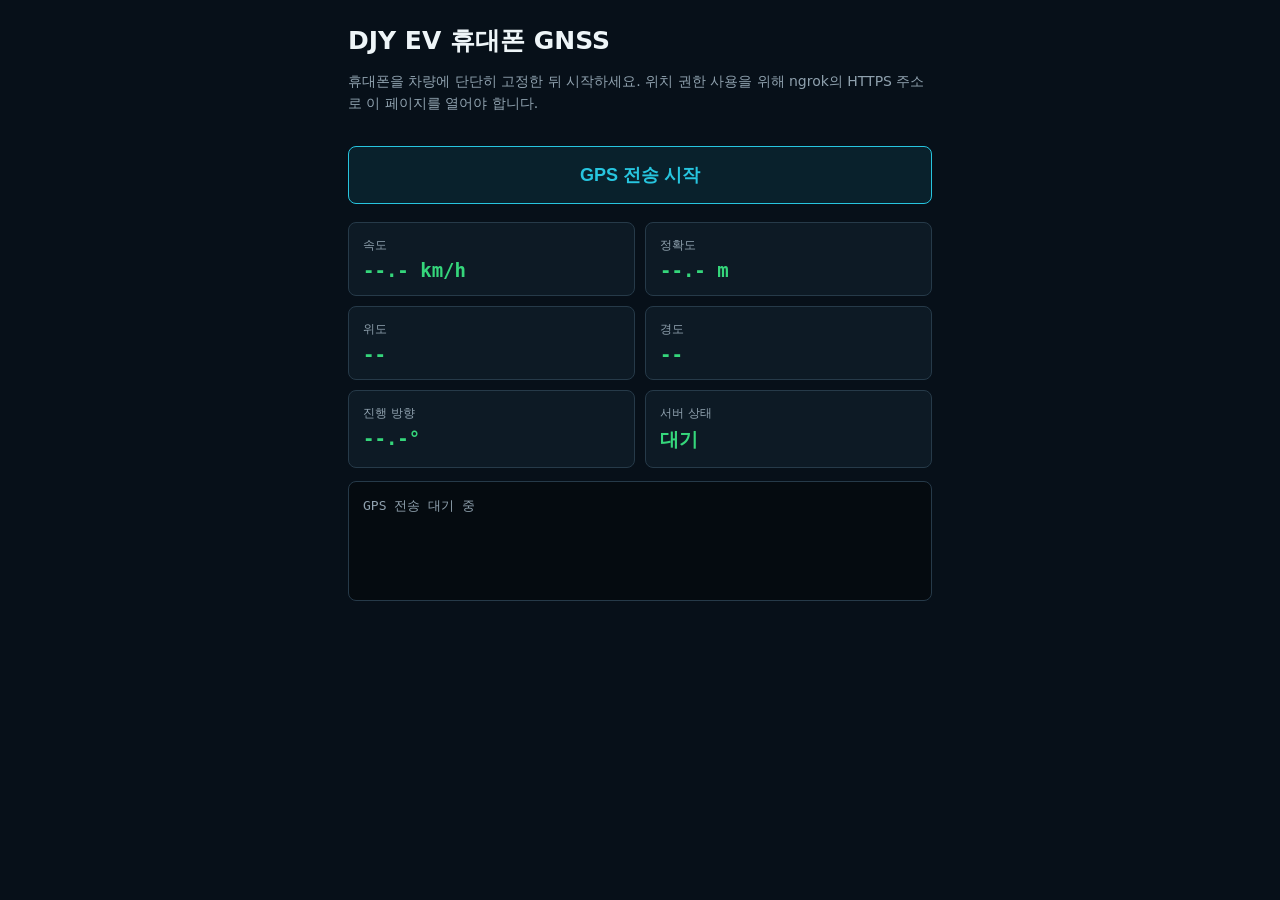
==== web/phone/index.html @ d6c24d21 "Integrate vehicle telemetry, firmware packages and timing diagnostics" ====
<!doctype html>
<html lang="ko">
<head>
  <meta charset="utf-8">
  <meta name="viewport" content="width=device-width,initial-scale=1,viewport-fit=cover">
  <title>DJY EV 휴대폰 GNSS</title>
  <style>
    :root { color-scheme: dark; --bg:#071019; --panel:#0d1a25; --line:#263a49; --cyan:#27c5df; --green:#35d67b; --red:#ff5964; --muted:#8fa1ae; }
    * { box-sizing:border-box; }
    body { margin:0; background:var(--bg); color:#eef5f8; font-family:system-ui,-apple-system,"Noto Sans KR",sans-serif; }
    main { max-width:620px; margin:auto; padding:24px 18px 40px; }
    h1 { margin:0 0 8px; font-size:25px; }
    .sub { color:var(--muted); line-height:1.55; font-size:14px; }
    button { width:100%; min-height:58px; margin:18px 0; border:1px solid var(--cyan); border-radius:8px; background:#09212c; color:var(--cyan); font-size:18px; font-weight:800; }
    button.active { border-color:var(--red); color:var(--red); background:#281116; }
    .grid { display:grid; grid-template-columns:1fr 1fr; gap:10px; }
    .card { padding:14px; border:1px solid var(--line); border-radius:8px; background:var(--panel); }
    .label { color:var(--muted); font-size:12px; }
    .value { margin-top:5px; color:var(--green); font:700 19px ui-monospace,Consolas,monospace; overflow:hidden; }
    pre { min-height:120px; padding:14px; border:1px solid var(--line); border-radius:8px; background:#050b10; color:var(--muted); white-space:pre-wrap; font:13px/1.55 ui-monospace,Consolas,monospace; }
  </style>
</head>
<body>
  <main>
    <h1>DJY EV 휴대폰 GNSS</h1>
    <p class="sub">휴대폰을 차량에 단단히 고정한 뒤 시작하세요. 위치 권한 사용을 위해 ngrok의 HTTPS 주소로 이 페이지를 열어야 합니다.</p>
    <button id="toggle">GPS 전송 시작</button>
    <section class="grid">
      <div class="card"><div class="label">속도</div><div class="value" id="speed">--.- km/h</div></div>
      <div class="card"><div class="label">정확도</div><div class="value" id="accuracy">--.- m</div></div>
      <div class="card"><div class="label">위도</div><div class="value" id="lat">--</div></div>
      <div class="card"><div class="label">경도</div><div class="value" id="lon">--</div></div>
      <div class="card"><div class="label">진행 방향</div><div class="value" id="heading">--.-°</div></div>
      <div class="card"><div class="label">서버 상태</div><div class="value" id="server">대기</div></div>
    </section>
    <pre id="status">GPS 전송 대기 중</pre>
  </main>
  <script>
    const button = document.getElementById('toggle');
    const statusEl = document.getElementById('status');
    let watchId = null;
    let sending = false;
    let accepted = 0;
    let failed = 0;
    let lastSentAt = 0;

    const show = (id, value) => { document.getElementById(id).textContent = value; };

    function stop() {
      if (watchId !== null) navigator.geolocation.clearWatch(watchId);
      watchId = null;
      sending = false;
      button.textContent = 'GPS 전송 시작';
      button.classList.remove('active');
      statusEl.textContent = `전송 중지됨\n성공 ${accepted} / 실패 ${failed}`;
    }

    async function sendPosition(position) {
      const c = position.coords;
      const payload = {
        ts: position.timestamp / 1000,
        lat: c.latitude,
        lon: c.longitude,
        accuracy_m: c.accuracy,
        speed_kmh: c.speed == null ? null : c.speed * 3.6,
        heading: c.heading,
        altitude: c.altitude
      };
      show('speed', payload.speed_kmh == null ? '--.- km/h' : `${payload.speed_kmh.toFixed(1)} km/h`);
      show('accuracy', `${payload.accuracy_m.toFixed(1)} m`);
      show('lat', payload.lat.toFixed(7));
      show('lon', payload.lon.toFixed(7));
      show('heading', payload.heading == null ? '--.-°' : `${payload.heading.toFixed(1)}°`);
      const now = performance.now();
      if (now - lastSentAt < 800) return;
      lastSentAt = now;
      try {
        const response = await fetch('/api/gnss', {
          method: 'POST',
          headers: {'Content-Type':'application/json'},
          body: JSON.stringify(payload),
          keepalive: true
        });
        const result = await response.json();
        if (!response.ok || !result.ok) throw new Error(result.error || `HTTP ${response.status}`);
        accepted++;
        show('server', '수신 중');
        statusEl.textContent = `GNSS 전송 중\n정확도 ${payload.accuracy_m.toFixed(1)} m\n성공 ${accepted} / 실패 ${failed}`;
      } catch (error) {
        failed++;
        show('server', '전송 오류');
        statusEl.textContent = `서버 전송 실패\n${error}\n성공 ${accepted} / 실패 ${failed}`;
      }
    }

    button.onclick = () => {
      if (sending) { stop(); return; }
      if (!window.isSecureContext) {
        statusEl.textContent = 'GPS 권한을 사용할 수 없는 HTTP 연결입니다. ngrok HTTPS 주소로 접속하세요.';
        return;
      }
      if (!navigator.geolocation) {
        statusEl.textContent = '이 휴대폰/브라우저는 위치 정보를 지원하지 않습니다.';
        return;
      }
      sending = true;
      button.textContent = 'GPS 전송 중지';
      button.classList.add('active');
      statusEl.textContent = '고정밀 GPS 위치를 기다리는 중';
      watchId = navigator.geolocation.watchPosition(
        sendPosition,
        error => {
          failed++;
          show('server', 'GPS 오류');
          statusEl.textContent = `GPS 오류 ${error.code}\n${error.message}`;
        },
        {enableHighAccuracy:true, maximumAge:0, timeout:15000}
      );
    };
  </script>
</body>
</html>
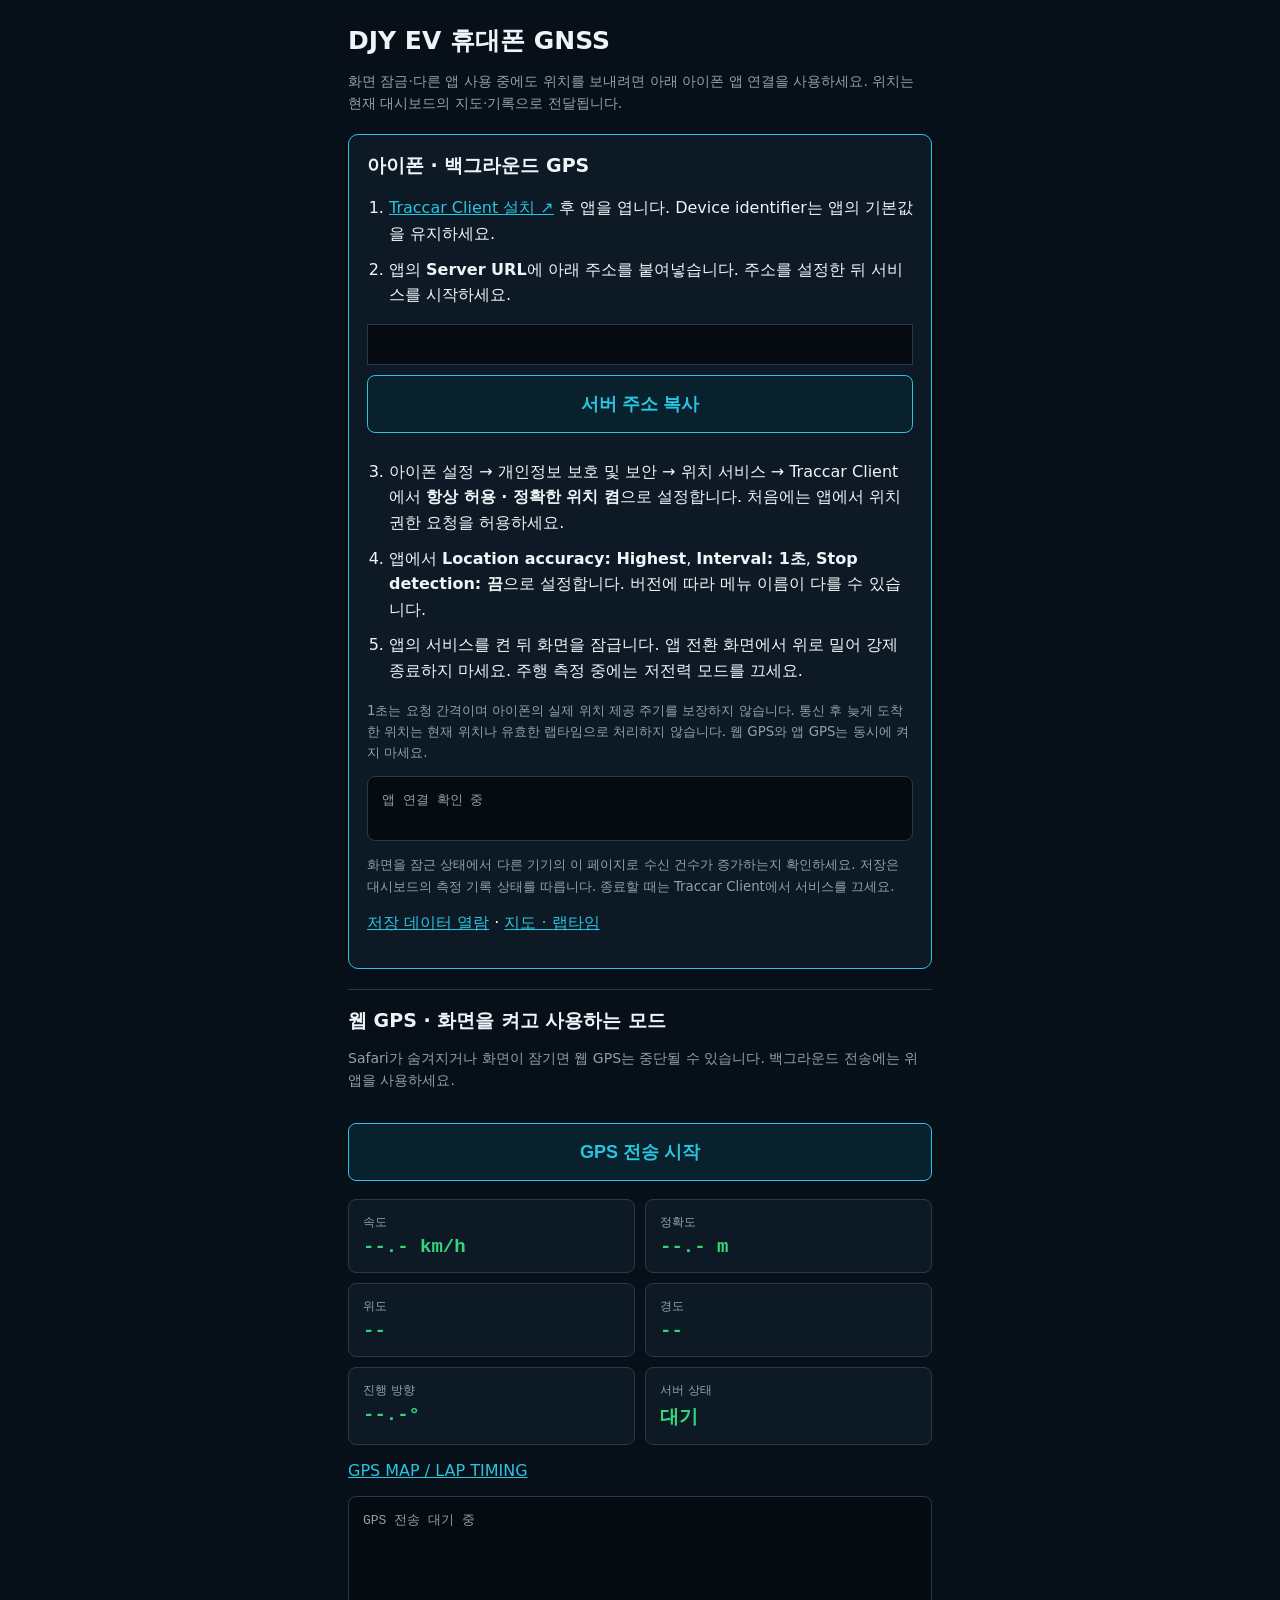
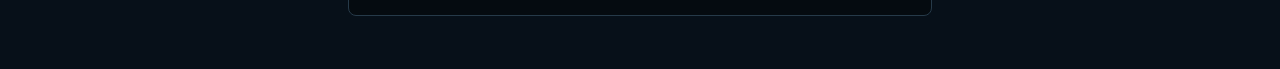
==== commit 7c7629a3: "Update web telemetry analysis, BMS and GPS lap timing; retire native dashboard" ====
--- a/web/phone/index.html
+++ b/web/phone/index.html
@@ -18,12 +18,31 @@
     .label { color:var(--muted); font-size:12px; }
     .value { margin-top:5px; color:var(--green); font:700 19px ui-monospace,Consolas,monospace; overflow:hidden; }
     pre { min-height:120px; padding:14px; border:1px solid var(--line); border-radius:8px; background:#050b10; color:var(--muted); white-space:pre-wrap; font:13px/1.55 ui-monospace,Consolas,monospace; }
+    .background{padding:18px;border:1px solid var(--cyan);border-radius:10px;margin:20px 0;background:var(--panel)}h2{font-size:19px;margin:0 0 10px}.background a{color:var(--cyan)}.background li{margin:10px 0;line-height:1.6}.background ol{padding-left:22px}.background input{box-sizing:border-box;width:100%;background:#050b10;color:#eef5f8;border:1px solid var(--line);padding:12px;font:13px ui-monospace,monospace}.background button{margin:10px 0}.background small{display:block;line-height:1.6;color:var(--muted)}#nativeStatus{min-height:65px}.web-mode{padding-top:18px;border-top:1px solid var(--line)}
   </style>
 </head>
 <body>
   <main>
     <h1>DJY EV 휴대폰 GNSS</h1>
-    <p class="sub">휴대폰을 차량에 단단히 고정한 뒤 시작하세요. 위치 권한 사용을 위해 ngrok의 HTTPS 주소로 이 페이지를 열어야 합니다.</p>
+    <p class="sub">화면 잠금·다른 앱 사용 중에도 위치를 보내려면 아래 아이폰 앱 연결을 사용하세요. 위치는 현재 대시보드의 지도·기록으로 전달됩니다.</p>
+    <section class="background" aria-labelledby="backgroundTitle">
+      <h2 id="backgroundTitle">아이폰 · 백그라운드 GPS</h2>
+      <ol>
+        <li><a href="https://apps.apple.com/app/id843156974" target="_blank" rel="noopener">Traccar Client 설치 ↗</a> 후 앱을 엽니다. Device identifier는 앱의 기본값을 유지하세요.</li>
+        <li>앱의 <b>Server URL</b>에 아래 주소를 붙여넣습니다. 주소를 설정한 뒤 서비스를 시작하세요.</li>
+      </ol>
+      <input id="nativeUrl" type="text" readonly aria-label="Traccar 서버 주소"><button id="copyNative">서버 주소 복사</button>
+      <ol start="3">
+        <li>아이폰 설정 → 개인정보 보호 및 보안 → 위치 서비스 → Traccar Client에서 <b>항상 허용 · 정확한 위치 켬</b>으로 설정합니다. 처음에는 앱에서 위치 권한 요청을 허용하세요.</li>
+        <li>앱에서 <b>Location accuracy: Highest</b>, <b>Interval: 1초</b>, <b>Stop detection: 끔</b>으로 설정합니다. 버전에 따라 메뉴 이름이 다를 수 있습니다.</li>
+        <li>앱의 서비스를 켠 뒤 화면을 잠급니다. 앱 전환 화면에서 위로 밀어 강제 종료하지 마세요. 주행 측정 중에는 저전력 모드를 끄세요.</li>
+      </ol>
+      <small>1초는 요청 간격이며 아이폰의 실제 위치 제공 주기를 보장하지 않습니다. 통신 후 늦게 도착한 위치는 현재 위치나 유효한 랩타임으로 처리하지 않습니다. 웹 GPS와 앱 GPS는 동시에 켜지 마세요.</small>
+      <pre id="nativeStatus" role="status">앱 연결 확인 중</pre>
+      <small>화면을 잠근 상태에서 다른 기기의 이 페이지로 수신 건수가 증가하는지 확인하세요. 저장은 대시보드의 측정 기록 상태를 따릅니다. 종료할 때는 Traccar Client에서 서비스를 끄세요.</small>
+      <p><a href="/records">저장 데이터 열람</a> · <a href="/map">지도 · 랩타임</a></p>
+    </section>
+    <section class="web-mode"><h2>웹 GPS · 화면을 켜고 사용하는 모드</h2><p class="sub">Safari가 숨겨지거나 화면이 잠기면 웹 GPS는 중단될 수 있습니다. 백그라운드 전송에는 위 앱을 사용하세요.</p></section>
     <button id="toggle">GPS 전송 시작</button>
     <section class="grid">
       <div class="card"><div class="label">속도</div><div class="value" id="speed">--.- km/h</div></div>
@@ -33,90 +52,10 @@
       <div class="card"><div class="label">진행 방향</div><div class="value" id="heading">--.-°</div></div>
       <div class="card"><div class="label">서버 상태</div><div class="value" id="server">대기</div></div>
     </section>
+    <p><a href="/map" style="color:#27c5df">GPS MAP / LAP TIMING</a></p>
     <pre id="status">GPS 전송 대기 중</pre>
   </main>
-  <script>
-    const button = document.getElementById('toggle');
-    const statusEl = document.getElementById('status');
-    let watchId = null;
-    let sending = false;
-    let accepted = 0;
-    let failed = 0;
-    let lastSentAt = 0;
-
-    const show = (id, value) => { document.getElementById(id).textContent = value; };
-
-    function stop() {
-      if (watchId !== null) navigator.geolocation.clearWatch(watchId);
-      watchId = null;
-      sending = false;
-      button.textContent = 'GPS 전송 시작';
-      button.classList.remove('active');
-      statusEl.textContent = `전송 중지됨\n성공 ${accepted} / 실패 ${failed}`;
-    }
-
-    async function sendPosition(position) {
-      const c = position.coords;
-      const payload = {
-        ts: position.timestamp / 1000,
-        lat: c.latitude,
-        lon: c.longitude,
-        accuracy_m: c.accuracy,
-        speed_kmh: c.speed == null ? null : c.speed * 3.6,
-        heading: c.heading,
-        altitude: c.altitude
-      };
-      show('speed', payload.speed_kmh == null ? '--.- km/h' : `${payload.speed_kmh.toFixed(1)} km/h`);
-      show('accuracy', `${payload.accuracy_m.toFixed(1)} m`);
-      show('lat', payload.lat.toFixed(7));
-      show('lon', payload.lon.toFixed(7));
-      show('heading', payload.heading == null ? '--.-°' : `${payload.heading.toFixed(1)}°`);
-      const now = performance.now();
-      if (now - lastSentAt < 800) return;
-      lastSentAt = now;
-      try {
-        const response = await fetch('/api/gnss', {
-          method: 'POST',
-          headers: {'Content-Type':'application/json'},
-          body: JSON.stringify(payload),
-          keepalive: true
-        });
-        const result = await response.json();
-        if (!response.ok || !result.ok) throw new Error(result.error || `HTTP ${response.status}`);
-        accepted++;
-        show('server', '수신 중');
-        statusEl.textContent = `GNSS 전송 중\n정확도 ${payload.accuracy_m.toFixed(1)} m\n성공 ${accepted} / 실패 ${failed}`;
-      } catch (error) {
-        failed++;
-        show('server', '전송 오류');
-        statusEl.textContent = `서버 전송 실패\n${error}\n성공 ${accepted} / 실패 ${failed}`;
-      }
-    }
-
-    button.onclick = () => {
-      if (sending) { stop(); return; }
-      if (!window.isSecureContext) {
-        statusEl.textContent = 'GPS 권한을 사용할 수 없는 HTTP 연결입니다. ngrok HTTPS 주소로 접속하세요.';
-        return;
-      }
-      if (!navigator.geolocation) {
-        statusEl.textContent = '이 휴대폰/브라우저는 위치 정보를 지원하지 않습니다.';
-        return;
-      }
-      sending = true;
-      button.textContent = 'GPS 전송 중지';
-      button.classList.add('active');
-      statusEl.textContent = '고정밀 GPS 위치를 기다리는 중';
-      watchId = navigator.geolocation.watchPosition(
-        sendPosition,
-        error => {
-          failed++;
-          show('server', 'GPS 오류');
-          statusEl.textContent = `GPS 오류 ${error.code}\n${error.message}`;
-        },
-        {enableHighAccuracy:true, maximumAge:0, timeout:15000}
-      );
-    };
-  </script>
+  <script src="/phone/app.js"></script>
+  <script src="/phone/background.js"></script>
 </body>
 </html>
